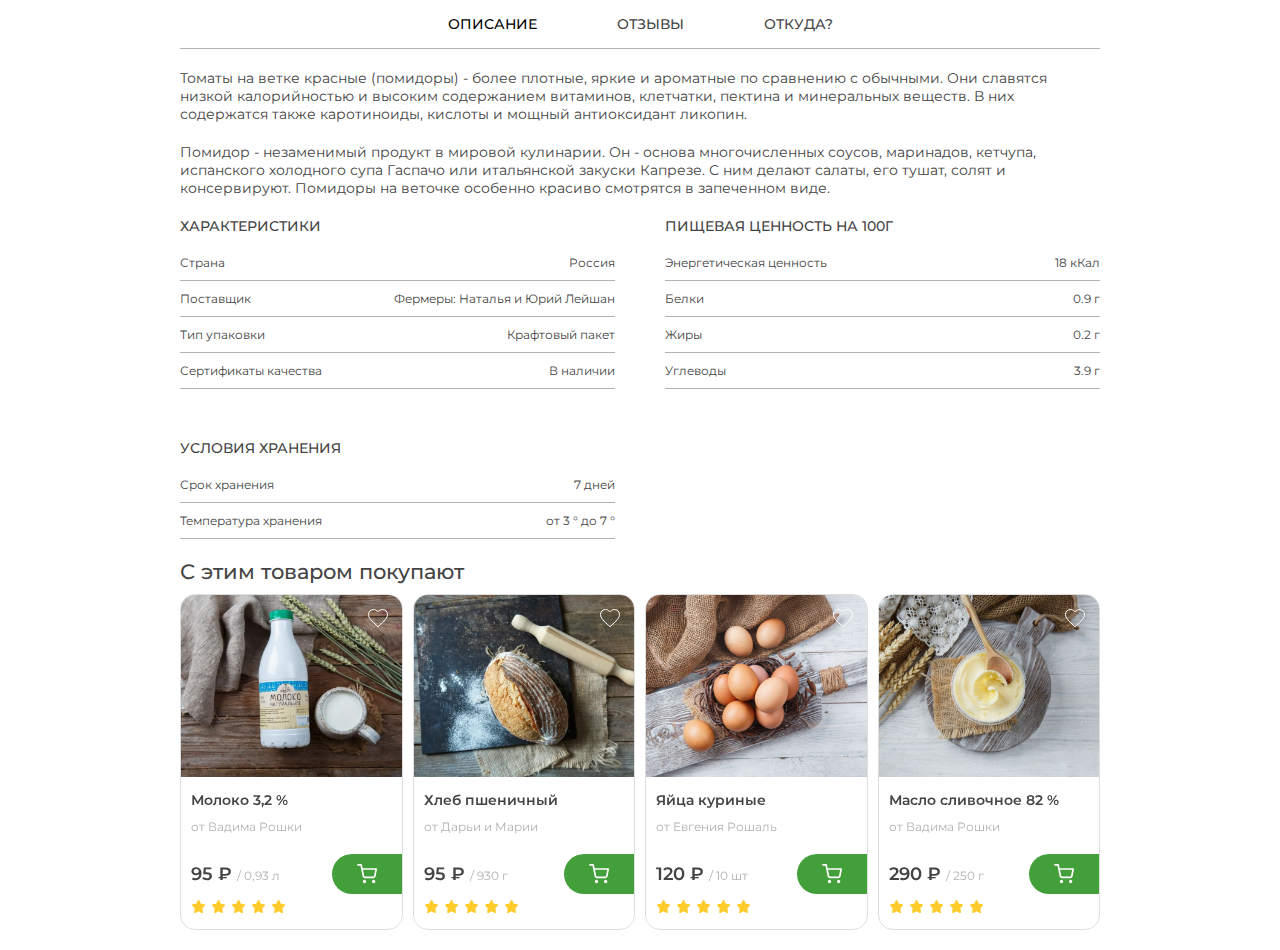
==== index.html @ 761c9395 "First commit" ====
<!DOCTYPE html>
<html lang="en">

<head>
    <meta charset="UTF-8">
    <meta name="viewport" content="width=device-width, initial-scale=1.0">
    <title>Document</title>
    <link rel="stylesheet" href="style.css">
    <script src="./scripts/swiper/swiper-element-bundle.min.js"></script>
</head>

<body>

    <div class="container">
        <div class="header">
            <a href="index.html" class="header__link selected">ОПИСАНИЕ</a>
            <a href="reviews.html" class="header__link">ОТЗЫВЫ</a>
            <a href="where.html" class="header__link">ОТКУДА?</a>
        </div>

        <section>
            <p>
                Томаты на ветке красные (помидоры) - более плотные, яркие и ароматные по сравнению с обычными. Они
                славятся
                низкой калорийностью и высоким содержанием витаминов, клетчатки, пектина и минеральных веществ. В них
                содержатся
                также каротиноиды, кислоты и мощный антиоксидант ликопин.
            </p>
        </section>

        <section>
            <p>
                Помидор - незаменимый продукт в мировой кулинарии. Он - основа многочисленных соусов, маринадов,
                кетчупа,
                испанского холодного супа Гаспачо или итальянской закуски Капрезе. С ним делают салаты, его тушат, солят
                и
                консервируют. Помидоры на веточке особенно красиво смотрятся в запеченном виде.
            </p>
        </section>

        <section class="properties">
            <div class="grid">
                <div class="grid__item">
                    <h4>ХАРАКТЕРИСТИКИ</h4>
                    <div class="grid__row row">
                        <span class="properties__span row__item">Страна</span>
                        <span class="properties__span row__item right">Россия</span>
                    </div>
                    <div class="grid__row row">
                        <span class="properties__span row__item">Поставщик</span>
                        <span class="properties__span row__item right">Фермеры: Наталья и Юрий Лейшан</span>
                    </div>
                    <div class="grid__row row">
                        <span class="properties__span row__item">Тип упаковки</span>
                        <span class="properties__span row__item right">Крафтовый пакет</span>
                    </div>
                    <div class="grid__row row">
                        <span class="properties__span row__item">Сертификаты качества</span>
                        <span class="properties__span row__item right">В наличии</span>
                    </div>
                </div>
                <div class="grid__item">
                    <h4>ПИЩЕВАЯ ЦЕННОСТЬ НА 100Г</h4>
                    <div class="grid__row row">
                        <span class="properties__span row__item">Энергетическая ценность</span>
                        <span class="properties__span row__item right">18 кКал</span>
                    </div>
                    <div class="grid__row row">
                        <span class="properties__span row__item">Белки</span>
                        <span class="properties__span row__item right">0.9 г</span>
                    </div>
                    <div class="grid__row row">
                        <span class="properties__span row__item">Жиры</span>
                        <span class="properties__span row__item right">0.2 г</span>
                    </div>
                    <div class="grid__row row">
                        <span class="properties__span row__item">Углеводы</span>
                        <span class="properties__span row__item right">3.9 г</span>
                    </div>
                </div>
                <div class="grid__item">
                    <h4>УСЛОВИЯ ХРАНЕНИЯ</h4>
                    <div class="grid__row row">
                        <span class="properties__span row__item">Срок хранения</span>
                        <span class="properties__span row__item right">7 дней</span>
                    </div>
                    <div class="grid__row row">
                        <span class="properties__span row__item">Температура хранения</span>
                        <span class="properties__span row__item right">от 3 ° до 7 °</span>
                    </div>
                </div>
            </div>
        </section>

        <section class="products">
            <h2>С этим товаром покупают</h2>
            <swiper-container loop="true" breakpoints='{
                "320": {
                    "slidesPerView": 1.2,
                    "spaceBetween": 5
                },
                "465": {
                    "slidesPerView": 2,
                    "spaceBetween": 5
                },
                "640": {
                    "slidesPerView": 3,
                    "spaceBetween": 5
                },
                "840": {
                    "slidesPerView": 4,
                    "spaceBetween": 10
                }
            }'>
                <swiper-slide>
                    <div class="card">
                        <div class="card__image">
                            <img class="card__image-favorite" src="imgs/icon_favorite.svg" alt="" srcset="">
                            <img class="card__image-img" src="imgs/products/1.webp" alt="">
                        </div>
                        <div class="card__description">
                            <h4 class="card__title">Молоко 3,2 %</h4>
                            <div class="card__vendor">от Вадима Рошки</div>
                            <div class="card__description__row">
                                <div class="row">
                                    <div class="card__price">95 ₽</div>
                                    <div class="card__weight">/ 0,93 л</div>
                                </div>
                                <button class="card__button">
                                    <span class="card__button-text">В корзину</span>
                                    <img class="card__button-img" src="imgs/shopping-cart.svg" alt="" srcset="">
                                </button>
                            </div>
                            <div class="card__rate">
                                <img class="card__rate-img" src="imgs/star_icon.svg" alt="" srcset="">
                                <img class="card__rate-img" src="imgs/star_icon.svg" alt="" srcset="">
                                <img class="card__rate-img" src="imgs/star_icon.svg" alt="" srcset="">
                                <img class="card__rate-img" src="imgs/star_icon.svg" alt="" srcset="">
                                <img class="card__rate-img" src="imgs/star_icon.svg" alt="" srcset="">
                            </div>
                        </div>
                    </div>
                </swiper-slide>

                <swiper-slide>
                    <div class="card">
                        <div class="card__image">
                            <img class="card__image-favorite" src="imgs/icon_favorite.svg" alt="" srcset="">
                            <img class="card__image-img" src="imgs/products/2.webp" alt="">
                        </div>
                        <div class="card__description">
                            <h4 class="card__title">Хлеб пшеничный</h4>
                            <div class="card__vendor">от Дарьи и Марии</div>
                            <div class="card__description__row">
                                <div class="row">
                                    <div class="card__price">95 ₽</div>
                                    <div class="card__weight">/ 930 г </div>
                                </div>
                                <button class="card__button">
                                    <span class="card__button-text">В корзину</span>
                                    <img class="card__button-img" src="imgs/shopping-cart.svg" alt="" srcset="">
                                </button>
                            </div>
                            <div class="card__rate">
                                <img class="card__rate-img" src="imgs/star_icon.svg" alt="" srcset="">
                                <img class="card__rate-img" src="imgs/star_icon.svg" alt="" srcset="">
                                <img class="card__rate-img" src="imgs/star_icon.svg" alt="" srcset="">
                                <img class="card__rate-img" src="imgs/star_icon.svg" alt="" srcset="">
                                <img class="card__rate-img" src="imgs/star_icon.svg" alt="" srcset="">
                            </div>
                        </div>
                    </div>
                </swiper-slide>

                <swiper-slide>
                    <div class="card">
                        <div class="card__image">
                            <img class="card__image-favorite" src="imgs/icon_favorite.svg" alt="" srcset="">
                            <img class="card__image-img" src="imgs/products/3.webp" alt="">
                        </div>
                        <div class="card__description">
                            <h4 class="card__title">Яйца куриные</h4>
                            <div class="card__vendor">от Евгения Рошаль</div>
                            <div class="card__description__row">
                                <div class="row">
                                    <div class="card__price">120 ₽</div>
                                    <div class="card__weight">/ 10 шт</div>
                                </div>
                                <button class="card__button">
                                    <span class="card__button-text">В корзину</span>
                                    <img class="card__button-img" src="imgs/shopping-cart.svg" alt="" srcset="">
                                </button>
                            </div>
                            <div class="card__rate">
                                <img class="card__rate-img" src="imgs/star_icon.svg" alt="" srcset="">
                                <img class="card__rate-img" src="imgs/star_icon.svg" alt="" srcset="">
                                <img class="card__rate-img" src="imgs/star_icon.svg" alt="" srcset="">
                                <img class="card__rate-img" src="imgs/star_icon.svg" alt="" srcset="">
                                <img class="card__rate-img" src="imgs/star_icon.svg" alt="" srcset="">
                            </div>
                        </div>
                    </div>
                </swiper-slide>

                <swiper-slide>
                    <div class="card">
                        <div class="card__image">
                            <img class="card__image-favorite" src="imgs/icon_favorite.svg" alt="" srcset="">
                            <img class="card__image-img" src="imgs/products/4.webp" alt="">
                        </div>
                        <div class="card__description">
                            <h4 class="card__title">Масло сливочное 82 %</h4>
                            <div class="card__vendor">от Вадима Рошки</div>
                            <div class="card__description__row">
                                <div class="row">
                                    <div class="card__price">290 ₽</div>
                                    <div class="card__weight">/ 250 г </div>
                                </div>
                                <button class="card__button">
                                    <span class="card__button-text">В корзину</span>
                                    <img class="card__button-img" src="imgs/shopping-cart.svg" alt="" srcset="">
                                </button>
                            </div>
                            <div class="card__rate">
                                <img class="card__rate-img" src="imgs/star_icon.svg" alt="" srcset="">
                                <img class="card__rate-img" src="imgs/star_icon.svg" alt="" srcset="">
                                <img class="card__rate-img" src="imgs/star_icon.svg" alt="" srcset="">
                                <img class="card__rate-img" src="imgs/star_icon.svg" alt="" srcset="">
                                <img class="card__rate-img" src="imgs/star_icon.svg" alt="" srcset="">
                            </div>
                        </div>
                    </div>
                </swiper-slide>
            </swiper-container>

        </section>
</body>

</html>
---- style.css ----
@font-face {
    font-family: 'Montserrat';
    src: url('./fonts/Montserrat-VariableFont_wght.ttf') format('truetype');
}


* {
    margin: 0;
    padding: 0;
    box-sizing: border-box;
}

:root {
    --main-color: #429F3A;
    --background-color: white;
    --text-color: #444444;
    --text-color-light: #B2B2B2;
    --text-color-contrast: black;
}

body {
    font-family: 'Montserrat', sans-serif;
    background-color: var(--background-color);
    color: var(--text-color);
    font-size: 14px;
}

section {
    padding: 0 0 20px 0;
}

a {
    text-decoration: none;
    color: inherit;
    cursor: pointer;
}

h1,
h2,
h3,
h4,
h5 {
    padding: 0 0 10px 0;
    font-weight: 500;
}

img {
    width: 100%;
}

ul li {
    list-style: none;
}

button {
    cursor: pointer;
    border: none;
    outline: none;
}

.btn {
    padding: 15px 30px;
    border-radius: 5px;
    transition: all 0.1s ease-in-out;
}

.btn--primary {
    background-color: var(--main-color);
    color: white;
}

.btn--secondary {
    background-color: var(--background-color);
    color: var(--text-color);
    border: 1px solid var(--text-color-light);
}

.container {
    max-width: 960px;
    padding: 0 20px;
    margin: 0 auto;
}

.header {
    margin: 0 0 20px 0;
    display: flex;
    font-weight: 500;
    justify-content: center;
    gap: 80px;
    border-bottom: 1px solid var(--text-color-light);
}

.header__link {
    position: relative;
    text-decoration: none;
    color: black;
    padding: 15px 0;
}

.header__link::after {
    content: '';
    position: absolute;
    left: 0;
    right: 0;
    bottom: -5px;
    height: 5px;
    background-color: green;
    border-radius: 5px;
    transform: scaleX(0);
    transition: transform 0.3s ease;
}

/* Анимация для линии */
@keyframes lineAnimation {
    from {
        transform: scaleX(0);
    }

    to {
        transform: scaleX(1);
    }
}

.header__link.selected::after {
    animation: lineAnimation 0.3s forwards;
}

.header__link:hover::after {
    transform: scaleX(0);
}

.header__link {
    color: var(--text-color);
}

.header__link:hover {
    color: var(--text-color-contrast);
}

.selected {
    color: var(--text-color-contrast);
}

.photo__title {
    display: none;
}

.grid {
    display: grid;
    grid-template-columns: 1fr 1fr;
}

.properties .grid {
    gap: 50px;
}

.grid__item {
    width: 100%;
}

.row {
    display: flex;
    justify-content: space-between;
    align-items: baseline;
}

.grid__row {
    padding: 10px 0;
    border-bottom: 1px solid var(--text-color-light);
}

.right {
    text-align: right;
}

.properties__span {
    font-size: 12px;
}

.card {
    display: flex;
    overflow: hidden;
    flex-direction: column;
    width: 100%;
    border: 1px solid #DEDEDE;
    border-radius: 15px;
}

.card__description {
    padding: 10px 0 10px 10px;
}

.card__description__row {
    display: flex;
    justify-content: space-between;
    align-items: center;
}

.card__title {
    padding: 0;
    font-weight: 600;
}

.card__vendor {
    padding: 10px 0 20px 0;
}

.card__price {
    padding: 0 5px 0 0;
    font-weight: 600;
    font-size: 18px;
}

.card__image-favorite {
    position: absolute;
    top: 15px;
    right: 15px;
    width: 20px;
}

.card__button {
    background-color: var(--main-color);
    width: 70px;
    border-radius: 25px 0 0 25px;
    color: white;
    cursor: pointer;
    transition: all 0.1s ease-in-out;
    display: flex;
    align-items: center;
    justify-content: center;
    padding: 10px 0;
}

.card__button-text {
    display: none;
}

.card__vendor,
.card__weight {
    font-size: 12px;
    color: var(--text-color-light);
}

.card__rate {
    display: flex;
    gap: 5px;
    padding: 5px 0;
}

.card__rate-img {
    width: 15px;
}

.card__button-img {
    width: 20px;
    margin: 0 auto;
}

.card__button:hover {
    filter: brightness(110%);
}

.card__image-favorite:hover {
    filter: invert(30%) sepia(100%) saturate(500%) hue-rotate(10deg) brightness(100%);
}

.reviews {
    max-width: 550px;
}

.photo__button {
    margin: 10px;
    width: 100%;
}

/* Медиа-запросы для адаптивности */
@media (max-width: 768px) {
    .photo__title {
        display: block;
    }

    .grid {
        grid-template-columns: 1fr;
        /* На маленьких экранах будет один столбец */
    }
}

@media (max-width: 650px) {
    .grid {
        grid-template-columns: 1fr;
        /* На маленьких экранах будет один столбец */
    }
}

@media (max-width: 465px) {
    .card__image-favorite {
        display: none;
    }
    swiper-slide {
        background: #fff; /* Цвет фона слайда */
        border-radius: 15px; /* Закругление углов (по желанию) */
        margin: 10px 5px;
        box-shadow: 0 5px 5px rgba(0, 0, 0, 0.05),
                    0 -5px 5px rgba(0, 0, 0, 0.05),
                    -5px 0 5px rgba(0, 0, 0, 0.05),
                    5px 0 5px rgba(0, 0, 0, 0.05);
        /* Настройка тени */
    }

    .card__vendor,
    .card__weight {
        color: var(--text-color-contrast);
    }

    .card__description__row {
        flex-direction: column;
        align-items: flex-end;
    }

    .card__rate {
        display: none;
    }

    .card__image-img {
        border-radius: 15px;
        width: 100px;
    }

    .card__description {
        width: 100%;
    }

    .card__button-text {
        display: block;
    }

    .card__button {
        width: 100%;
        border: 1px solid #DEDEDE;
        padding: 15px;
        font-weight: 600;
        margin: 10px 0 0 0;
        border-radius: 5px;
        color: var(--main-color);
        background-color: var(--background-color);
    }

    .card__button-img {
        margin: 0 0 0 auto;
        filter: invert(44%) sepia(10%) saturate(2882%) hue-rotate(68deg) brightness(115%) contrast(84%);
    }

    .card__button:hover {
        background-color: var(--main-color);
        color: white;
    }

    .card {
        border: none;
        padding: 20px 20px 5px 5px;
        flex-direction: row;
    }

    .header {
        gap: 0;
        justify-content: space-between;
    }

    .btn--primary {
        display: flex;
        margin: 0 auto;
    }
}
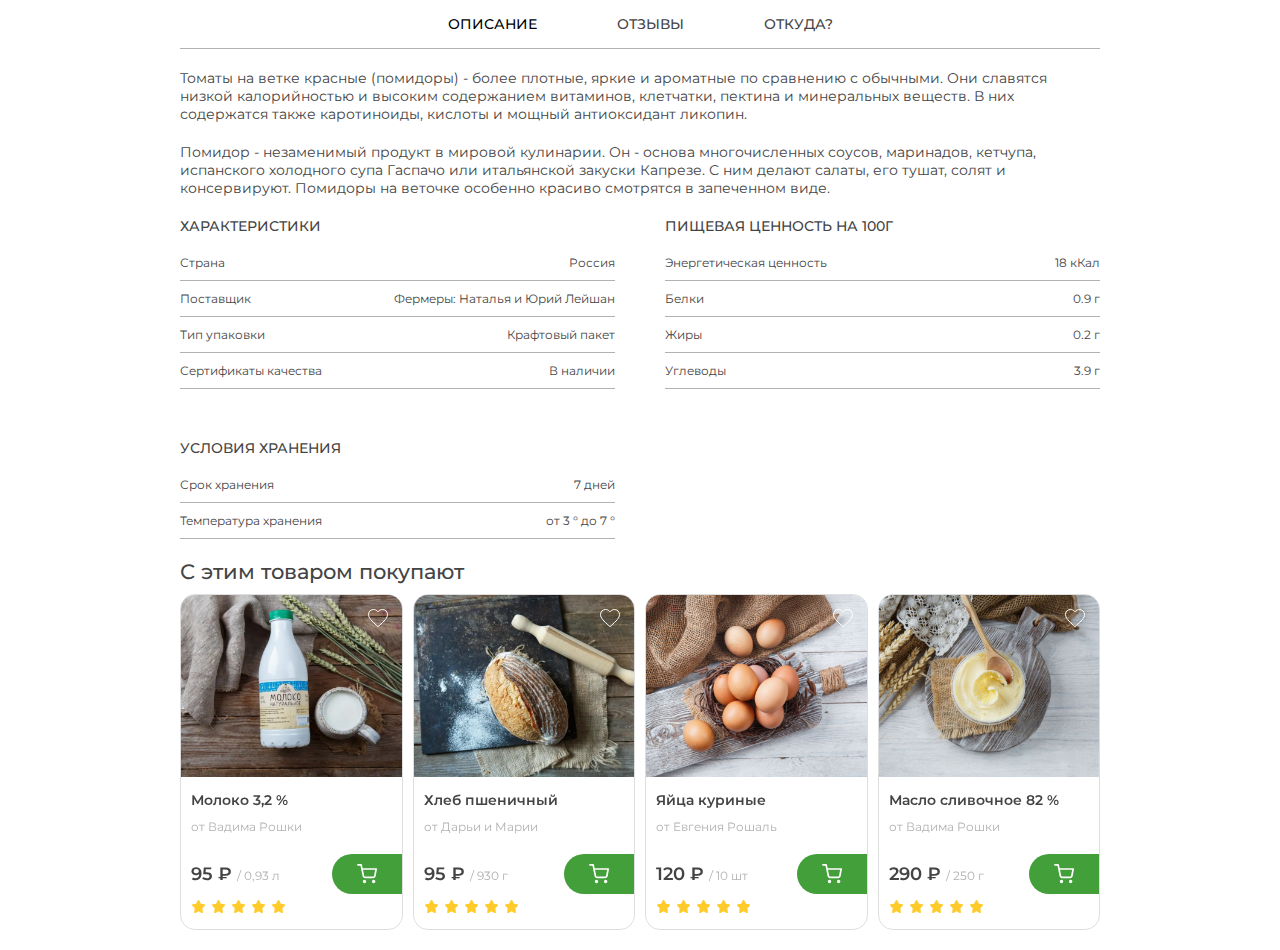
==== commit 5bf96c93: "Added autoplay to slider, updated titles" ====
--- a/index.html
+++ b/index.html
@@ -4,7 +4,7 @@
 <head>
     <meta charset="UTF-8">
     <meta name="viewport" content="width=device-width, initial-scale=1.0">
-    <title>Document</title>
+    <title>Описание</title>
     <link rel="stylesheet" href="style.css">
     <script src="./scripts/swiper/swiper-element-bundle.min.js"></script>
 </head>
@@ -94,7 +94,7 @@
 
         <section class="products">
             <h2>С этим товаром покупают</h2>
-            <swiper-container loop="true" breakpoints='{
+            <swiper-container loop="true" autoplay breakpoints='{
                 "320": {
                     "slidesPerView": 1.2,
                     "spaceBetween": 5
